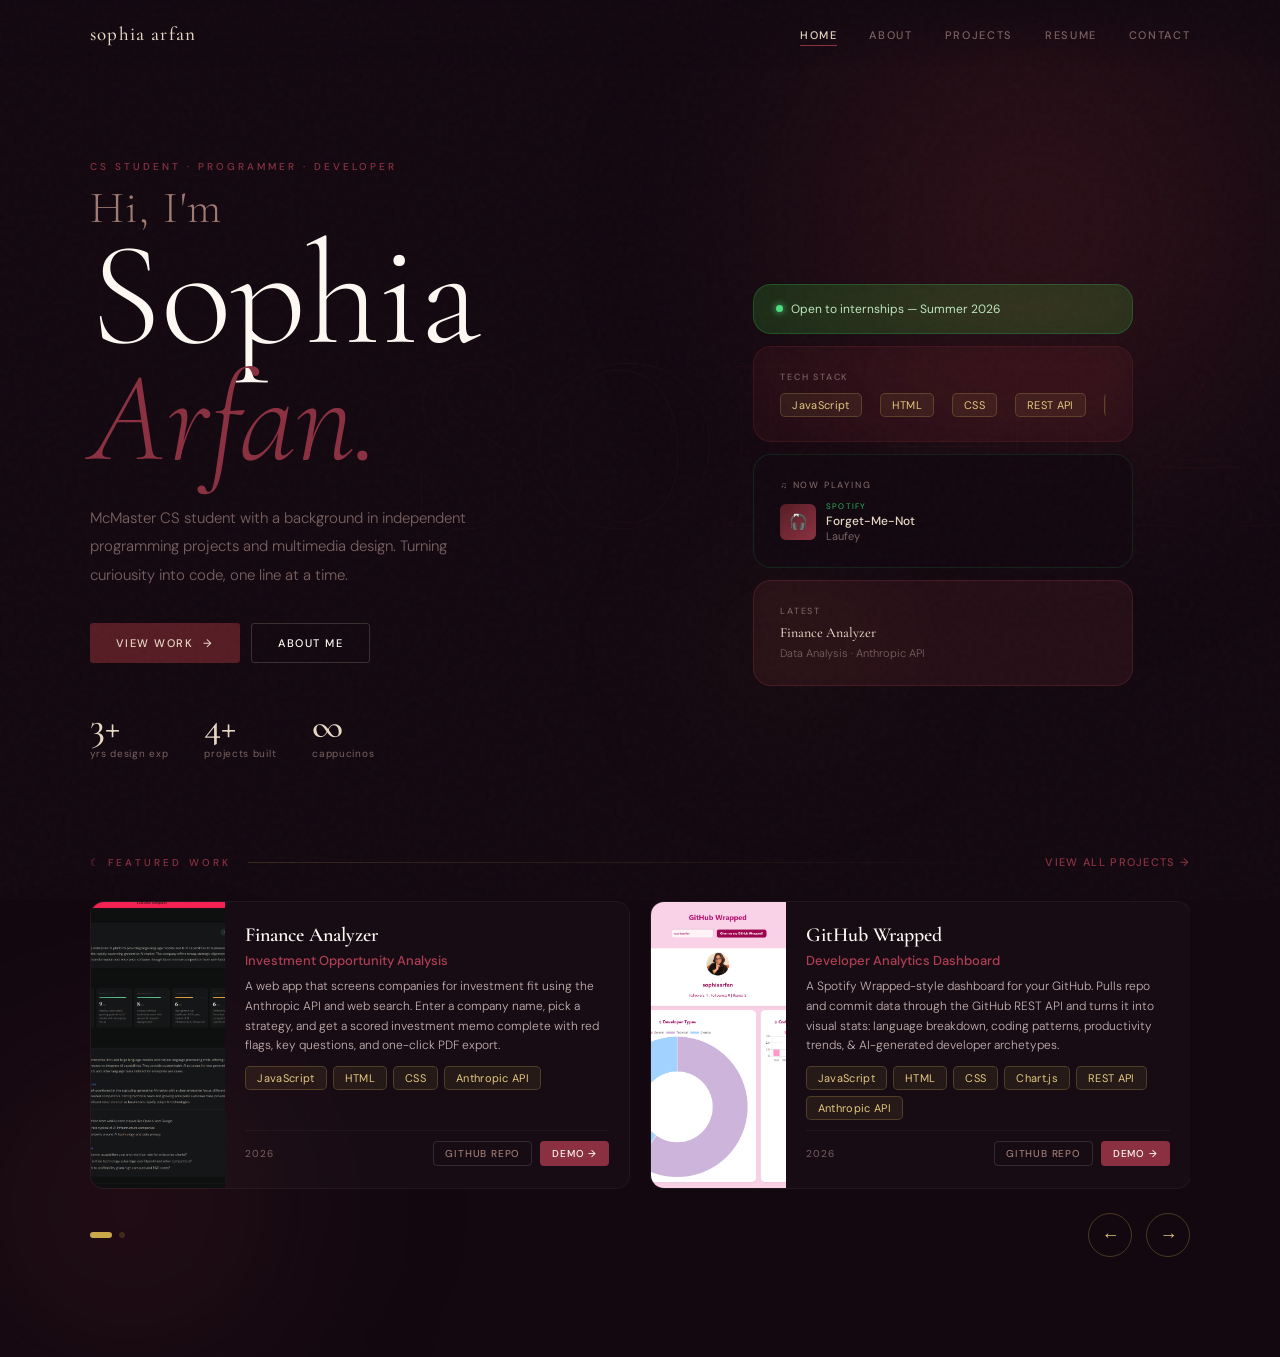
==== index.html @ 9e25e01b "initial commit" ====
<!DOCTYPE html>
<html>

<head>
  <meta charset="UTF-8">
  <meta name="viewport" content="width=device-width, initial-scale=1.0">
  <title>Sophia Arfan</title>
  <link
    href="https://fonts.googleapis.com/css2?family=Cormorant+Garamond:ital,wght@0,300;0,500;0,700;1,300;1,500;1,700&family=DM+Sans:opsz,wght@9..40,300;9..40,400;9..40,500&display=swap"
    rel="stylesheet">
  <link rel="stylesheet" href="css/style.css">
</head>

<body>
  <div id="cur"></div>
  <div id="cur-ring"></div>

  <nav>
    <a class="nav-logo" href="index.html">sophia arfan</a>
    <ul class="nav-links">
      <li><a href="index.html" class="active">Home</a></li>
      <li><a href="about.html">About</a></li>
      <li><a href="projects.html">Projects</a></li>
      <li><a href="resume.html">Resume</a></li>
      <li><a href="contact.html">Contact</a></li>
    </ul>
  </nav>

  <div class="page-wrap">

    <div style="position:fixed;inset:0;overflow:hidden;pointer-events:none;z-index:0;">
      <div class="blob b1"></div>
      <div class="blob b2"></div>
      <div class="blob b3"></div>
    </div>

    <div class="hero">
      <div class="wm">SOPHIA</div>
      <div class="hero-left">
        <span class="hero-eyebrow">CS Student · Programmer · Developer</span>
        <h1 class="hero-title">
          <span class="t1">Hi, I'm</span>
          <span class="t2">Sophia</span>
          <span class="t3">Arfan.</span>
        </h1>
        <p class="hero-desc">McMaster CS student with a background in independent programming projects and multimedia
          design. Turning curiousity into code, one line at a time.</p>
        <div class="hero-btns">
          <a href="projects.html" class="btn btn-red">View Work <span class="arr">→</span></a>
          <a href="about.html" class="btn btn-ghost">About Me</a>
        </div>
        <div class="hero-stats">
          <div>
            <div class="sn">3+</div>
            <div class="sl">yrs design exp</div>
          </div>
          <div>
            <div class="sn">4+</div>
            <div class="sl">projects built</div>
          </div>
          <div>
            <div class="sn">∞</div>
            <div class="sl">cappucinos</div>
          </div>
        </div>
      </div>
      <div class="hero-right">
        <div class="cs">
          <div class="hc hc-status">
            <div class="status-row">
              <div class="dot-g"></div>
              <span class="status-txt">Open to internships — Summer 2026</span>
            </div>
          </div>
          <div class="hc hc1">
            <div class="hc-label">Tech Stack</div>
            <div class="ticker-wrap">
              <div class="ticker-track">
                <span class="ticker-item">JavaScript</span>
                <span class="ticker-item">HTML</span>
                <span class="ticker-item">CSS</span>
                <span class="ticker-item">REST API</span>
                <span class="ticker-item">Chart.js</span>
                <span class="ticker-item">Anthropic API</span>
                <span class="ticker-item">Vercel</span>
                <span class="ticker-item">C#</span>
                <span class="ticker-item">C</span>
                <span class="ticker-item">Python</span>
                <span class="ticker-item">JavaScript</span>
                <span class="ticker-item">HTML</span>
                <span class="ticker-item">CSS</span>
                <span class="ticker-item">REST API</span>
                <span class="ticker-item">Chart.js</span>
                <span class="ticker-item">Anthropic API</span>
                <span class="ticker-item">Vercel</span>
                <span class="ticker-item">C#</span>
                <span class="ticker-item">C</span>
                <span class="ticker-item">Python</span>
              </div>
            </div>
          </div>
          <div class="hc hc2">
            <div class="hc-label" style="margin-bottom:10px">♫ now playing</div>
            <div class="sp-mini">
              <div class="sp-alb">🎧ྀི</div>
              <div>
                <div class="sp-now">Spotify</div>
                <div class="sp-track">Forget-Me-Not</div>
                <div class="sp-artist">Laufey</div>
              </div>
            </div>
          </div>
          <div class="hc hc3">
            <div class="hc-label">Latest</div>
            <div class="hc-title" style="font-size:14px">Finance Analyzer</div>
            <div class="hc-sub" style="font-size:11px">Data Analysis · Anthropic API</div>
          </div>
        </div>
      </div>
    </div>

    <div class="featured-section">
      <div class="featured-header rev">
        <span class="kicker">☾ Featured work</span>
        <div class="feat-divider"></div>
        <a href="projects.html" class="feat-viewall">View all projects →</a>
      </div>
      <div class="car-outer">
        <div class="car-track" id="carTrack">

          <!-- Finance Analyzer -->
          <div class="pc">
            <img src="images/financeAnalyzerSnapshot.png" alt="Finance Analyzer" class="pc-img-photo">
            <div class="pc-body">
              <div>
                <h3 class="pc-title">Finance Analyzer</h3>
                <h2 class="pc-subtitle">Investment Opportunity Analysis</h2>
                <p class="pc-desc">A web app that screens companies for investment fit using the Anthropic API and web
                  search. Enter a company name, pick a strategy, and get a scored investment memo complete with red
                  flags, key questions, and one-click PDF export.</p>
                <div class="tags">
                  <span class="tag">JavaScript</span>
                  <span class="tag">HTML</span>
                  <span class="tag">CSS</span>
                  <span class="tag">Anthropic API</span>
                </div>
              </div>
              <div class="pc-footer">
                <span class="pc-year">2026</span>
                <div class="pc-btns">
                  <a href="https://github.com/sophiaarfan/finance-analyzer" target="_blank" class="pc-btn-gh">GitHub
                    Repo</a>
                  <a href="https://finance-analyzer-two.vercel.app/" target="_blank" class="pc-btn-demo">Demo →</a>
                </div>
              </div>
            </div>
          </div>

          <!-- GitHub Wrapped -->
          <div class="pc">
            <img src="images/gitWrappedSnapshot.png" alt="GitHub Wrapped" class="pc-img-photo">
            <div class="pc-body">
              <div>
                <h3 class="pc-title">GitHub Wrapped</h3>
                <h2 class="pc-subtitle">Developer Analytics Dashboard</h2>
                <p class="pc-desc">A Spotify Wrapped-style dashboard for your GitHub. Pulls repo and commit data through
                  the GitHub REST API and turns it into visual stats: language breakdown, coding patterns, productivity
                  trends, & AI-generated developer archetypes.</p>
                <div class="tags">
                  <span class="tag">JavaScript</span>
                  <span class="tag">HTML</span>
                  <span class="tag">CSS</span>
                  <span class="tag">Chart.js</span>
                  <span class="tag">REST API</span>
                  <span class="tag">Anthropic API</span>
                </div>
              </div>
              <div class="pc-footer">
                <span class="pc-year">2026</span>
                <div class="pc-btns">
                  <a href="https://github.com/sophiaarfan/Git-Wrapped---Developer-Analytics-Dashboard.git"
                    target="_blank" class="pc-btn-gh">GitHub Repo</a>
                  <a href="https://git-wrapped-one.vercel.app/" target="_blank" class="pc-btn-demo">Demo →</a>
                </div>
              </div>
            </div>
          </div>

          <!-- Memory Match -->
          <div class="pc">
            <img src="images/memoryMatchSnapshot.png" alt="Memory Match" class="pc-img-photo">
            <div class="pc-body">
              <div>
                <h3 class="pc-title">Memory Match</h3>
                <h2 class="pc-subtitle">Card Game</h2>
                <p class="pc-desc">A browser-based memory card game with three difficulty levels, a live timer, a
                  penalty system for wrong flips, and personal best tracking. Built entirely with vanilla HTML, CSS, and
                  JavaScript.</p>
                <div class="tags">
                  <span class="tag">JavaScript</span>
                  <span class="tag">HTML</span>
                  <span class="tag">CSS</span>
                </div>
              </div>
              <div class="pc-footer">
                <span class="pc-year">2026</span>
                <div class="pc-btns">
                  <a href="https://github.com/sophiaarfan/Memory-Match.git" target="_blank" class="pc-btn-gh">GitHub
                    Repo</a>
                  <a href="https://sophiaarfan.github.io/memory-match/" target="_blank" class="pc-btn-demo">Demo →</a>
                </div>
              </div>
            </div>
          </div>

          <!-- View All card -->
          <div class="pc feat-cta">
            <div class="pc-body feat-cta-body">
              <div>
                <div class="feat-cta-icon">⋆.˚ ☾ .⭒˚</div>
                <h3 class="pc-title feat-cta-title">There's more.</h3>
                <p class="pc-desc feat-cta-desc">Heart Clicker, Code Quiz, and whatever I build next, all in one place.
                </p>
              </div>
              <a href="projects.html" class="pc-btn-demo feat-cta-btn">View all projects →</a>
            </div>
          </div>

        </div>
      </div>
      <div class="car-controls">
        <div class="car-dots" id="carDots"></div>
        <button class="car-btn" id="carPrev">←</button>
        <button class="car-btn" id="carNext">→</button>
      </div>
    </div>

  </div>
  <script src="js/main.js"></script>
</body>

</html>
---- css/style.css ----
*,
*::before,
*::after {
  box-sizing: border-box;
  margin: 0;
  padding: 0;
}

html {
  scroll-behavior: smooth;
}

body {
  font-family: 'DM Sans', sans-serif;
  background: #130810;
  color: #fdf8f2;
  overflow-x: hidden;
}

body::after {
  content: '';
  position: fixed;
  inset: 0;
  background-image: url("data:image/svg+xml,%3Csvg viewBox='0 0 200 200' xmlns='http://www.w3.org/2000/svg'%3E%3Cfilter id='n'%3E%3CfeTurbulence type='fractalNoise' baseFrequency='0.85' numOctaves='4' stitchTiles='stitch'/%3E%3C/filter%3E%3Crect width='100%25' height='100%25' filter='url(%23n)' opacity='0.025'/%3E%3C/svg%3E");
  pointer-events: none;
  z-index: 9990;
}

nav {
  position: fixed;
  top: 0;
  left: 0;
  right: 0;
  z-index: 500;
  padding: 22px 7vw;
  display: flex;
  justify-content: space-between;
  align-items: center;
}

nav::before {
  content: '';
  position: absolute;
  inset: 0;
  background: linear-gradient(to bottom, rgba(19, 8, 16, .94) 0%, transparent 100%);
  pointer-events: none;
}

.nav-logo {
  font-family: 'Cormorant Garamond', serif;
  font-size: 19px;
  font-weight: 500;
  color: #E8D8C4;
  letter-spacing: .07em;
  position: relative;
  z-index: 1;
  text-decoration: none;
}

.nav-links {
  display: flex;
  gap: 32px;
  list-style: none;
  position: relative;
  z-index: 1;
}

.nav-links a {
  color: #7a6060;
  text-decoration: none;
  font-size: 11px;
  font-weight: 500;
  letter-spacing: .15em;
  text-transform: uppercase;
  transition: color .2s;
  padding-bottom: 3px;
  border-bottom: 1px solid transparent;
}

.nav-links a:hover {
  color: #E8D8C4;
}

.nav-links a.active {
  color: #E8D8C4;
  border-bottom-color: #8a3040;
}

.page-wrap {
  animation: pgIn .4s ease forwards;
}

@keyframes pgIn {
  from {
    opacity: 0;
    transform: translateY(8px);
  }

  to {
    opacity: 1;
    transform: translateY(0);
  }
}

.kicker {
  font-size: 10px;
  font-weight: 500;
  letter-spacing: .32em;
  text-transform: uppercase;
  color: #8a3040;
  display: block;
  margin-bottom: 12px;
}

.display {
  font-family: 'Cormorant Garamond', serif;
  line-height: .93;
  font-weight: 300;
  color: #fdf8f2;
}

.display em {
  font-style: italic;
  color: #8a3040;
}

.rev {
  opacity: 0;
  transform: translateY(20px);
  transition: opacity .55s ease, transform .55s ease;
}

.rev.vis {
  opacity: 1;
  transform: translateY(0);
}

.tag {
  background: rgba(201, 168, 76, .09);
  border: 1px solid rgba(201, 168, 76, .25);
  color: #e4c97e;
  border-radius: 5px;
  padding: 4px 11px;
  font-size: 11px;
  font-weight: 400;
  letter-spacing: .03em;
  transition: background .2s;
  display: inline-block;
}

.tag:hover {
  background: rgba(201, 168, 76, .2);
}

.tags {
  display: flex;
  flex-wrap: wrap;
  gap: 6px;
  margin-top: 10px;
}

.btn {
  display: inline-flex;
  align-items: center;
  gap: 10px;
  padding: 12px 26px;
  border-radius: 3px;
  font-family: 'DM Sans', sans-serif;
  font-size: 11px;
  font-weight: 500;
  letter-spacing: .14em;
  text-transform: uppercase;
  text-decoration: none;
  cursor: pointer;
  border: none;
  transition: all .22s;
}

.btn-red {
  background: #561C24;
  color: #E8D8C4;
}

.btn-red:hover {
  background: #8a3040;
  transform: translateY(-2px);
}

.btn-ghost {
  background: transparent;
  color: #fdf8f2;
  border: 1px solid rgba(232, 216, 196, .18);
}

.btn-ghost:hover {
  border-color: #E8D8C4;
  transform: translateY(-2px);
}

.arr {
  transition: transform .2s;
}

.btn:hover .arr {
  transform: translateX(4px);
}

.pc {
  background: rgba(255, 255, 255, .018);
  border: 1px solid rgba(232, 216, 196, .05);
  border-radius: 14px;
  overflow: hidden;
  display: flex;
  flex-direction: row;
  transition: border-color .3s, transform .3s, box-shadow .3s;
  align-items: stretch;
}

.pc:hover {
  border-color: rgba(86, 28, 36, .5);
  transform: translateY(-5px) !important;
  box-shadow: 0 22px 52px rgba(86, 28, 36, .28);
}

.car-track .pc {
  flex-shrink: 0;
  opacity: 1 !important;
  transform: none !important;
}

.feat-cta {
  min-width: 320px;
  align-items: center;
  justify-content: center;
  background: rgba(86, 28, 36, .08);
  border: 1px dashed rgba(138, 48, 64, .35);
}

.feat-cta-body {
  align-items: center;
  justify-content: center;
  text-align: center;
  gap: 18px;
}

.feat-cta-icon {
  font-family: 'Cormorant Garamond', serif;
  font-size: 42px;
  color: rgb(113, 67, 76);
  margin-bottom: 14px;
}

.feat-cta-title {
  font-size: 22px;
  margin-bottom: 10px;
}

.feat-cta-desc {
  max-width: 220px;
  margin: 0 auto;
}

.feat-cta-btn {
  margin-top: 18px;
  padding: 9px 22px;
  font-size: 11px;
  letter-spacing: .1em;
}

.all-grid .pc {
  width: 100%;
  opacity: 0;
  transform: translateY(16px);
}

.all-grid .pc.vis {
  opacity: 1;
  transform: translateY(0);
  transition: opacity .5s ease, transform .5s ease, border-color .3s, box-shadow .3s;
}

.all-grid .pc.gone {
  display: none;
}

.pc-img {
  width: 185px;
  min-width: 185px;
  display: flex;
  align-items: center;
  justify-content: center;
  position: relative;
  min-height: 300px;
}
.pc-img-photo {
  width: 25%;
  min-width: 25%;
  height: 100%;
  object-fit: cover;
  display: block;
}

.ci1 {
  background: linear-gradient(135deg, #fad2e7, #b91371);
}

.ci2 {
  background: linear-gradient(135deg, #1a1a2e, #16213e);
}

.ci3 {
  background: linear-gradient(135deg, #561C24, #8a3040);
}

.ci4 {
  background: linear-gradient(135deg, #0d1b2a, #1b4332);
}

.pc-icon {
  font-size: 34px;
  position: absolute;
  bottom: 10px;
  left: 13px;
}

.pc-body {
  padding: 22px 20px;
  display: flex;
  flex-direction: column;
  justify-content: space-between;
  flex: 1;
  gap: 6px;
}

.pc-title {
  font-family: 'Cormorant Garamond', serif;
  font-size: 20px;
  font-weight: 600;
  color: #fdf8f2;
  margin-bottom: 5px;
  line-height: 1.15;
}
.pc-subtitle {
  font-size: 13px;
  color: #b03f54;
  font-weight: 500;
  margin-bottom: 8px;
}
.pc-desc {
  font-size: 12px;
  font-weight: 300;
  color: #c6b1b1;
  line-height: 1.65;
}

.pc-footer {
  display: flex;
  align-items: center;
  justify-content: space-between;
  padding-top: 10px;
  border-top: 1px solid rgba(255, 255, 255, .04);
  margin-top: 4px;
}

.pc-year {
  font-size: 10px;
  color: #7a6060;
  letter-spacing: .1em;
}

.pc-btns {
  display: flex;
  gap: 8px;
  align-items: center;
}

.pc-link {
  font-size: 10px;
  font-weight: 500;
  letter-spacing: .12em;
  text-transform: uppercase;
  color: #8a3040;
  text-decoration: none;
  transition: color .2s, letter-spacing .2s;
}

.pc-link:hover {
  color: #E8D8C4;
  letter-spacing: .18em;
}

.pc-btn-gh {
  display: inline-flex;
  align-items: center;
  gap: 5px;
  font-size: 10px;
  font-weight: 500;
  letter-spacing: .08em;
  text-transform: uppercase;
  color: #a07a72;
  text-decoration: none;
  border: 1px solid rgba(255, 255, 255, .12);
  border-radius: 4px;
  padding: 5px 11px;
  transition: all .2s;
}

.pc-btn-gh:hover {
  color: #fdf8f2;
  border-color: rgba(255, 255, 255, .3);
}

.pc-btn-demo {
  display: inline-flex;
  align-items: center;
  gap: 5px;
  font-size: 10px;
  font-weight: 500;
  letter-spacing: .08em;
  text-transform: uppercase;
  color: #fdf8f2;
  background: #8a3040;
  border-radius: 4px;
  padding: 5px 11px;
  text-decoration: none;
  border: 1px solid transparent;
  transition: all .2s;
}

.pc-btn-demo:hover {
  background: #6D2932;
}

.car-outer {
  overflow: hidden;
}

.car-track {
  display: flex;
  gap: 20px;
  transition: transform .6s cubic-bezier(.25, .46, .45, .94);
}

.car-controls {
  display: flex;
  align-items: center;
  gap: 14px;
  margin-top: 24px;
}

.car-dots {
  display: flex;
  gap: 7px;
  align-items: center;
  flex: 1;
}

.cdot {
  width: 6px;
  height: 6px;
  border-radius: 999px;
  background: rgba(201, 168, 76, .2);
  transition: all .3s;
  cursor: pointer;
}

.cdot.on {
  background: #c9a84c;
  width: 22px;
}

.car-btn {
  width: 44px;
  height: 44px;
  border-radius: 50%;
  border: 1px solid rgba(201, 168, 76, .3);
  background: transparent;
  color: #e4c97e;
  font-size: 18px;
  cursor: pointer;
  transition: all .2s;
  display: flex;
  align-items: center;
  justify-content: center;
}

.car-btn:hover {
  background: #c9a84c;
  color: #130810;
  border-color: #c9a84c;
}

.blob {
  position: absolute;
  border-radius: 50%;
  pointer-events: none;
  filter: blur(90px);
}

.b1 {
  width: 650px;
  height: 650px;
  right: -80px;
  top: -100px;
  background: radial-gradient(circle, rgba(86, 28, 36, .5) 0%, transparent 70%);
  animation: bd 11s ease-in-out infinite;
}

.b2 {
  width: 420px;
  height: 420px;
  left: -80px;
  bottom: -60px;
  background: radial-gradient(circle, rgba(109, 41, 50, .28) 0%, transparent 70%);
  animation: bd 14s ease-in-out infinite reverse;
}

.b3 {
  width: 260px;
  height: 260px;
  right: 28%;
  top: 38%;
  background: radial-gradient(circle, rgba(201, 168, 76, .07) 0%, transparent 70%);
  animation: bd 9s ease-in-out infinite 3s;
}

@keyframes bd {

  0%,
  100% {
    transform: translate(0, 0);
  }

  33% {
    transform: translate(-28px, 18px);
  }

  66% {
    transform: translate(14px, -22px);
  }
}

.hero {
  min-height: 100vh;
  display: grid;
  grid-template-columns: 1.1fr 1fr;
  position: relative;
  overflow: hidden;
}

.wm {
  position: absolute;
  font-family: 'Cormorant Garamond', serif;
  font-size: clamp(130px, 20vw, 280px);
  font-weight: 700;
  color: transparent;
  -webkit-text-stroke: 1px rgba(86, 28, 36, .14);
  white-space: nowrap;
  user-select: none;
  pointer-events: none;
  right: -1vw;
  top: 50%;
  transform: translateY(-52%);
  letter-spacing: -.03em;
}

.hero-left {
  padding: 80px 4vw 60px 7vw;
  display: flex;
  flex-direction: column;
  justify-content: center;
  position: relative;
  z-index: 2;
}

.hero-eyebrow {
  font-size: 10px;
  font-weight: 500;
  letter-spacing: .3em;
  text-transform: uppercase;
  color: #8a3040;
  margin-bottom: 15px;
  opacity: 0;
  animation: sli .7s .1s forwards;
}

.hero-title {
  font-family: 'Cormorant Garamond', serif;
  line-height: .9;
  font-weight: 300;
  margin-bottom: 28px;
  opacity: 0;
  animation: sli .7s .25s forwards;
}

.hero-title .t1 {
  display: block;
  font-size: clamp(28px, 3.5vw, 46px);
  color: #a07a72;
  letter-spacing: .04em;
}

.hero-title .t2 {
  display: block;
  font-size: clamp(76px, 11.5vw, 148px);
  color: #fdf8f2;
}

.hero-title .t3 {
  display: block;
  font-size: clamp(68px, 10vw, 128px);
  color: #8a3040;
  font-style: italic;
}

.hero-desc {
  font-size: 15px;
  font-weight: 300;
  color: #7a6060;
  line-height: 1.88;
  max-width: 420px;
  margin-bottom: 34px;
  opacity: 0;
  animation: sli .7s .4s forwards;
}

.hero-btns {
  display: flex;
  gap: 11px;
  flex-wrap: wrap;
  margin-bottom: 44px;
  opacity: 0;
  animation: sli .7s .54s forwards;
}

.hero-stats {
  display: flex;
  gap: 36px;
  opacity: 0;
  animation: sli .7s .68s forwards;
}

.sn {
  font-family: 'Cormorant Garamond', serif;
  font-size: 38px;
  font-weight: 500;
  color: #E8D8C4;
  line-height: 1;
}

.sl {
  font-size: 10px;
  color: #7a6060;
  letter-spacing: .07em;
  margin-top: 2px;
}

@keyframes sli {
  from {
    opacity: 0;
    transform: translateX(-18px);
  }

  to {
    opacity: 1;
    transform: translateX(0);
  }
}

.hero-right {
  display: flex;
  align-items: center;
  justify-content: center;
  padding: 130px 7vw 60px 2vw;
  position: relative;
  z-index: 2;
}
/* bigger card stack */
.cs {
  display: flex;
  flex-direction: column;
  gap: 12px;
  width: 380px;
}

.hc {
  border-radius: 18px;
  padding: 24px 26px;
  transition: transform .25s ease;
}
.hc1 {
  background: rgba(86, 28, 36, .22);
  border: 1px solid rgba(86, 28, 36, .5);
  backdrop-filter: blur(16px);
  overflow: hidden;
}

.ticker-wrap {
  overflow: hidden;
  width: 100%;
  margin-top: 10px;
}

.ticker-track {
  display: flex;
  gap: 18px;
  width: max-content;
  animation: ticker 18s linear infinite;
}

.ticker-item {
  background: rgba(201, 168, 76, .09);
  border: 1px solid rgba(201, 168, 76, .25);
  color: #e4c97e;
  border-radius: 5px;
  padding: 4px 11px;
  font-size: 11px;
  font-weight: 400;
  letter-spacing: .03em;
  white-space: nowrap;
  flex-shrink: 0;
}

@keyframes ticker {
  from { transform: translateX(0); }
  to { transform: translateX(-50%); }
}
.hc2 {
  background: rgba(19, 8, 16, .88);
  border: 1px solid rgba(29, 185, 84, .15);
  backdrop-filter: blur(20px);
}

.hc3 {
  background: rgba(109, 41, 50, .2);
  border: 1px solid rgba(109, 41, 50, .45);
  backdrop-filter: blur(12px);
}
.hc-status {
  background: rgba(46, 226, 58, 0.162);
  border: 1px solid rgba(42, 235, 109, 0.2);
  backdrop-filter: blur(16px);
  padding: 16px 22px;
}

.hc-status .status-row {
  margin-bottom: 0;
}

.hc-status .status-txt {
  font-size: 12px;
  color: #bde8bd;
}


.hc-label {
  font-size: 9px;
  font-weight: 500;
  letter-spacing: .2em;
  text-transform: uppercase;
  color: #7a6060;
  margin-bottom: 7px;
}

.hc-title {
  font-family: 'Cormorant Garamond', serif;
  font-size: 18px;
  font-weight: 500;
  color: #E8D8C4;
  margin-bottom: 4px;
}

.hc-sub {
  font-size: 12px;
  color: #7a6060;
  font-weight: 300;
  line-height: 1.5;
}

.dot-g {
  width: 7px;
  height: 7px;
  border-radius: 50%;
  background: #4ade80;
  box-shadow: 0 0 7px #4ade80;
  animation: pg 2s infinite;
  display: inline-block;
}

@keyframes pg {

  0%,
  100% {
    opacity: 1;
  }

  50% {
    opacity: .3;
  }
}

.status-row {
  display: flex;
  align-items: center;
  gap: 8px;
  margin-bottom: 10px;
}

.status-txt {
  font-size: 11px;
  color: #7a6060;
}

.hc-stat {
  font-family: 'Cormorant Garamond', serif;
  font-size: 33px;
  color: #8a3040;
  line-height: 1;
  margin-bottom: 2px;
}

.hc-stat-l {
  font-size: 11px;
  color: #7a6060;
}

.sp-mini {
  display: flex;
  align-items: center;
  gap: 10px;
}

.sp-alb {
  width: 36px;
  height: 36px;
  border-radius: 6px;
  background: linear-gradient(135deg, #561C24, #8a3040);
  display: flex;
  align-items: center;
  justify-content: center;
  font-size: 15px;
  flex-shrink: 0;
}

.sp-now {
  font-size: 8px;
  color: #1DB954;
  letter-spacing: .14em;
  text-transform: uppercase;
  margin-bottom: 2px;
}

.sp-track {
  font-size: 12px;
  color: #E8D8C4;
  font-weight: 500;
}

.sp-artist {
  font-size: 11px;
  color: #7a6060;
}

.featured-section {
  padding: 0 7vw 100px;
  position: relative;
  z-index: 2;
  margin-top: -45px;
}

.featured-header {
  display: flex;
  align-items: center;
  gap: 16px;
  margin-bottom: 32px;
}

.featured-header .kicker {
  margin-bottom: 0;
}

.feat-divider {
  flex: 1;
  height: 1px;
  background: linear-gradient(90deg, rgba(201, 168, 76, .2), transparent);
}

.feat-viewall {
  font-size: 11px;
  font-weight: 500;
  letter-spacing: .12em;
  text-transform: uppercase;
  color: #8a3040;
  text-decoration: none;
  transition: color .2s;
}

.feat-viewall:hover {
  color: #E8D8C4;
}

.about-wrap {
  display: grid;
  grid-template-columns: 0.8fr 1.2fr;  
  min-height: 100vh;
}

.about-l {
  background: linear-gradient(150deg, #3d1022 0%, #1a0810 60%, #130810 100%);
  position: relative;
  overflow: hidden;
  display: flex;
  flex-direction: column;
  justify-content: center;   
  padding: 80px 44px 60px;
  min-height: 100vh;
}

.about-l-wm {
  position: absolute;
  bottom: -30px;
  left: -10px;
  font-family: 'Cormorant Garamond', serif;
  font-size: clamp(110px, 14vw, 200px);
  font-weight: 700;
  color: transparent;
  -webkit-text-stroke: 1px rgba(86, 28, 36, .16);
  line-height: 1;
  user-select: none;
  pointer-events: none;
  white-space: nowrap;
}

.about-l-name {
  position: relative;
  z-index: 2;
  font-family: 'Cormorant Garamond', serif;
  font-size: clamp(38px, 4.5vw, 58px);
  font-weight: 300;
  color: #E8D8C4;
  line-height: 1.08;
  margin-bottom: 10px;
}

.about-l-name em {
  color: #8a3040;
  font-style: italic;
}

.about-l-role {
  position: relative;
  z-index: 2;
  font-size: 11px;
  color: #755656;
  letter-spacing: .13em;
}

.about-l-photo-wrap {
  position: relative;
  z-index: 2;
  margin-bottom: 20px;
}

.about-l-photo {
  width: 180px;
  height: 180px;
  border-radius: 50%;
  object-fit: cover;
  border: 2px solid rgba(138, 48, 64, .5);
  display: block;
}


.about-r {
  padding: 110px 52px 80px;
  background: #1c0d13;
  overflow-y: auto;
}

.about-bio {
  font-size: 15px;
  font-weight: 300;
  color: #c6a6a6;
  line-height: 1.92;
  margin-bottom: 34px;
  max-width: 490px;
}

.sp-w {
  background: rgba(8, 3, 5, .92);
  border: 1px solid rgba(232, 216, 196, .06);
  border-radius: 14px;
  padding: 16px 18px;
  display: flex;
  align-items: center;
  gap: 14px;
  margin-bottom: 28px;
  position: relative;
  overflow: hidden;
}

.sp-w::before {
  content: '';
  position: absolute;
  left: 0;
  top: 0;
  bottom: 0;
  width: 3px;
  background: linear-gradient(to bottom, #1DB954, rgba(29, 185, 84, .1));
}

.sp-w-alb {
  width: 50px;
  height: 50px;
  border-radius: 8px;
  background: linear-gradient(135deg, #561C24, #8a3040);
  flex-shrink: 0;
  display: flex;
  align-items: center;
  justify-content: center;
  font-size: 20px;
}

.sp-w-info {
  flex: 1;
}

.sp-w-now {
  font-size: 9px;
  font-weight: 500;
  letter-spacing: .17em;
  text-transform: uppercase;
  color: #1DB954;
  margin-bottom: 4px;
}

.sp-w-track {
  font-size: 15px;
  font-weight: 500;
  color: #E8D8C4;
  margin-bottom: 1px;
}

.sp-w-artist {
  font-size: 12px;
  color: #7a6060;
}

.sp-w-bar {
  width: 100%;
  height: 3px;
  background: rgba(255, 255, 255, .07);
  border-radius: 999px;
  margin-top: 10px;
  overflow: hidden;
}

.sp-w-fill {
  height: 100%;
  width: 58%;
  background: #1DB954;
  border-radius: 999px;
}

.sp-w-times {
  display: flex;
  justify-content: space-between;
  margin-top: 4px;
}

.sp-w-t {
  font-size: 9px;
  color: #7a6060;
}

.ic-stack {
  margin-bottom: 30px;
  position: relative;
  display: flex;
  flex-direction: row;
  gap: 10px;
  flex-wrap: wrap;
}

.ic {
  background: rgba(86, 28, 36, .1);
  border: 1px solid rgba(86, 28, 36, .22);
  border-radius: 12px;
  padding: 15px 18px;
  position: relative;
  z-index: 1;
  transition: transform .25s;
  display: flex;
  align-items: center;
  gap: 13px;
  flex: 1;
  min-width: 180px;
}

.ic:hover {
  transform: translateY(-5px) scale(1.01);
  z-index: 10;
}

.ic:nth-child(2) {
  margin-left: 18px;
  background: rgba(12, 4, 8, .82);
  border-color: rgba(232, 216, 196, .06);
}

.ic:nth-child(3) {
  margin-left: 9px;
  background: rgba(109, 41, 50, .11);
  border-color: rgba(109, 41, 50, .26);
}


.ic-icon {
  font-size: 20px;
  flex-shrink: 0;
}

.ic-title {
  font-size: 13px;
  font-weight: 500;
  color: #E8D8C4;
  margin-bottom: 2px;
}

.ic-sub {
  font-size: 11px;
  color: #7a6060;
  font-weight: 300;
}

.proj-top {
  padding: 130px 7vw 0;
  position: relative;
  overflow: hidden;
}

.proj-top-wm {
  position: absolute;
  right: -1vw;
  bottom: -50px;
  font-family: 'Cormorant Garamond', serif;
  font-size: clamp(80px, 13vw, 170px);
  font-weight: 700;
  color: transparent;
  -webkit-text-stroke: 1px rgba(86, 28, 36, .11);
  pointer-events: none;
  user-select: none;
}

.filter-bar {
  padding: 40px 7vw 0;
  display: flex;
  flex-wrap: wrap;
  align-items: center;
  gap: 8px;
}

.fk {
  font-size: 10px;
  letter-spacing: .22em;
  text-transform: uppercase;
  color: #7a6060;
  margin-right: 6px;
}

.fb {
  background: transparent;
  border: 1px solid rgba(232, 216, 196, .1);
  color: #7a6060;
  border-radius: 5px;
  padding: 6px 14px;
  font-family: 'DM Sans', sans-serif;
  font-size: 11px;
  font-weight: 500;
  letter-spacing: .07em;
  cursor: pointer;
  transition: all .18s;
}

.fb:hover {
  border-color: rgba(232, 216, 196, .26);
  color: #fdf8f2;
}

.fb.on {
  background: #561C24;
  border-color: #561C24;
  color: #E8D8C4;
}

.all-grid {
  padding: 28px 7vw 80px;
  display: grid;
  grid-template-columns: repeat(2, 1fr);
  gap: 16px;
}

.res-wrap {
  padding: 120px 7vw 80px;
}

.res-grid {
  display: grid;
  grid-template-columns: 270px 1fr;
  gap: 56px;
  max-width: 980px;
}

.res-name {
  font-family: 'Cormorant Garamond', serif;
  font-size: 34px;
  font-weight: 300;
  color: #E8D8C4;
  line-height: 1.08;
  margin-bottom: 5px;
}

.res-name em {
  font-style: italic;
  color: #8a3040;
}

.res-role {
  font-size: 16px;
  letter-spacing: .1em;
  color: #7a6060;
  margin-bottom: 30px;
}

.rs {
  margin-bottom: 26px;
}

.rs-t {
  font-size: 12px;
  font-weight: 500;
  letter-spacing: .26em;
  text-transform: uppercase;
  color: #8a3040;
  padding-bottom: 7px;
  border-bottom: 1px solid rgba(86, 28, 36, .22);
  margin-bottom: 13px;
}

.rs-i {
  font-size: 13px;
  color: #7a6060;
  margin-bottom: 6px;
  font-weight: 300;
  line-height: 1.5;
}

.rs-i span {
  color: #E8D8C4;
}

.br {
  margin-bottom: 10px;
}

.br-lb {
  display: flex;
  justify-content: space-between;
  font-size: 10px;
  color: #7a6060;
  margin-bottom: 5px;
}

.br-t {
  height: 2px;
  background: rgba(255, 255, 255, .06);
  border-radius: 999px;
  overflow: hidden;
}

.br-f {
  height: 100%;
  background: linear-gradient(90deg, #561C24, #8a3040);
  border-radius: 999px;
}

.rm-s {
  margin-bottom: 38px;
}

.rm-st {
  font-size: 9px;
  font-weight: 500;
  letter-spacing: .26em;
  text-transform: uppercase;
  color: #8a3040;
  padding-bottom: 7px;
  border-bottom: 1px solid rgba(86, 28, 36, .18);
  margin-bottom: 18px;
}

.re {
  margin-bottom: 20px;
}

.re-top {
  display: flex;
  justify-content: space-between;
  align-items: flex-start;
  margin-bottom: 2px;
}

.re-title {
  font-size: 15px;
  font-weight: 500;
  color: #E8D8C4;
}

.re-date {
  font-size: 10px;
  color: #7a6060;
  white-space: nowrap;
  margin-left: 12px;
  letter-spacing: .05em;
}

.re-co {
  font-size: 12px;
  color: #8a3040;
  margin-bottom: 7px;
  font-style: italic;
}

.re-ul {
  list-style: none;
}

.re-ul li {
  font-size: 13px;
  color: #7a6060;
  font-weight: 300;
  line-height: 1.65;
  padding-left: 15px;
  position: relative;
  margin-bottom: 3px;
}

.re-ul li::before {
  content: '—';
  position: absolute;
  left: 0;
  color: #8a3040;
  font-size: 10px;
  top: 4px;
}

.ct-wrap {
  min-height: 100vh;
  display: flex;
  flex-direction: column;
  align-items: center;
  justify-content: center;
  padding: 120px 7vw 80px;
  text-align: center;
  position: relative;
  overflow: hidden;
}

.ct-hl {
  font-family: 'Cormorant Garamond', serif;
  font-size: clamp(52px, 9vw, 110px);
  font-weight: 300;
  line-height: .93;
  margin-bottom: 18px;
  position: relative;
  z-index: 1;
}

.ct-hl em {
  font-style: italic;
  color: #9f3649;
}

.ct-sub {
  font-size: 15px;
  font-weight: 300;
  color: #d6b7b7;
  max-width: 380px;
  line-height: 1.88;
  margin: 0 auto 42px;
  position: relative;
  z-index: 1;
}

.ct-cards {
  display: flex;
  gap: 13px;
  flex-wrap: wrap;
  justify-content: center;
  margin-bottom: 44px;
  position: relative;
  z-index: 1;
}

.ct-card {
  background: rgba(86, 28, 36, .1);
  border: 1px solid rgba(86, 28, 36, .26);
  border-radius: 14px;
  padding: 20px 26px;
  text-decoration: none;
  color: #E8D8C4;
  transition: all .24s;
  min-width: 140px;
}

.ct-card:hover {
  background: rgba(86, 28, 36, .26);
  border-color: rgba(86, 28, 36, .52);
  transform: translateY(-5px);
}

.ct-icon {
  font-size: 24px;
  margin-bottom: 9px;
}

.ct-lbl {
  font-size: 10px;
  letter-spacing: .18em;
  text-transform: uppercase;
  color: #a39191;
  margin-bottom: 4px;
}

.ct-val {
  font-size: 13px;
}

.ct-email {
  font-family: 'Cormorant Garamond', serif;
  font-size: clamp(16px, 2.2vw, 26px);
  color: #C7B7A3;
  font-style: italic;
  text-decoration: none;
  border-bottom: 1px solid rgba(199, 183, 163, .16);
  padding-bottom: 3px;
  transition: color .2s;
  position: relative;
  z-index: 1;
}

.ct-email:hover {
  color: #E8D8C4;
}


@media(max-width:920px) {

  .hero,
  .about-wrap {
    grid-template-columns: 1fr;
  }

  .hero-right,
  .about-l {
    display: none;
  }

  .all-grid {
    grid-template-columns: 1fr;
  }

  .res-grid {
    grid-template-columns: 1fr;
  }

  .hero-left {
    padding: 120px 7vw 60px;
  }

  .about-r {
    padding: 60px 7vw 80px;
  }
}
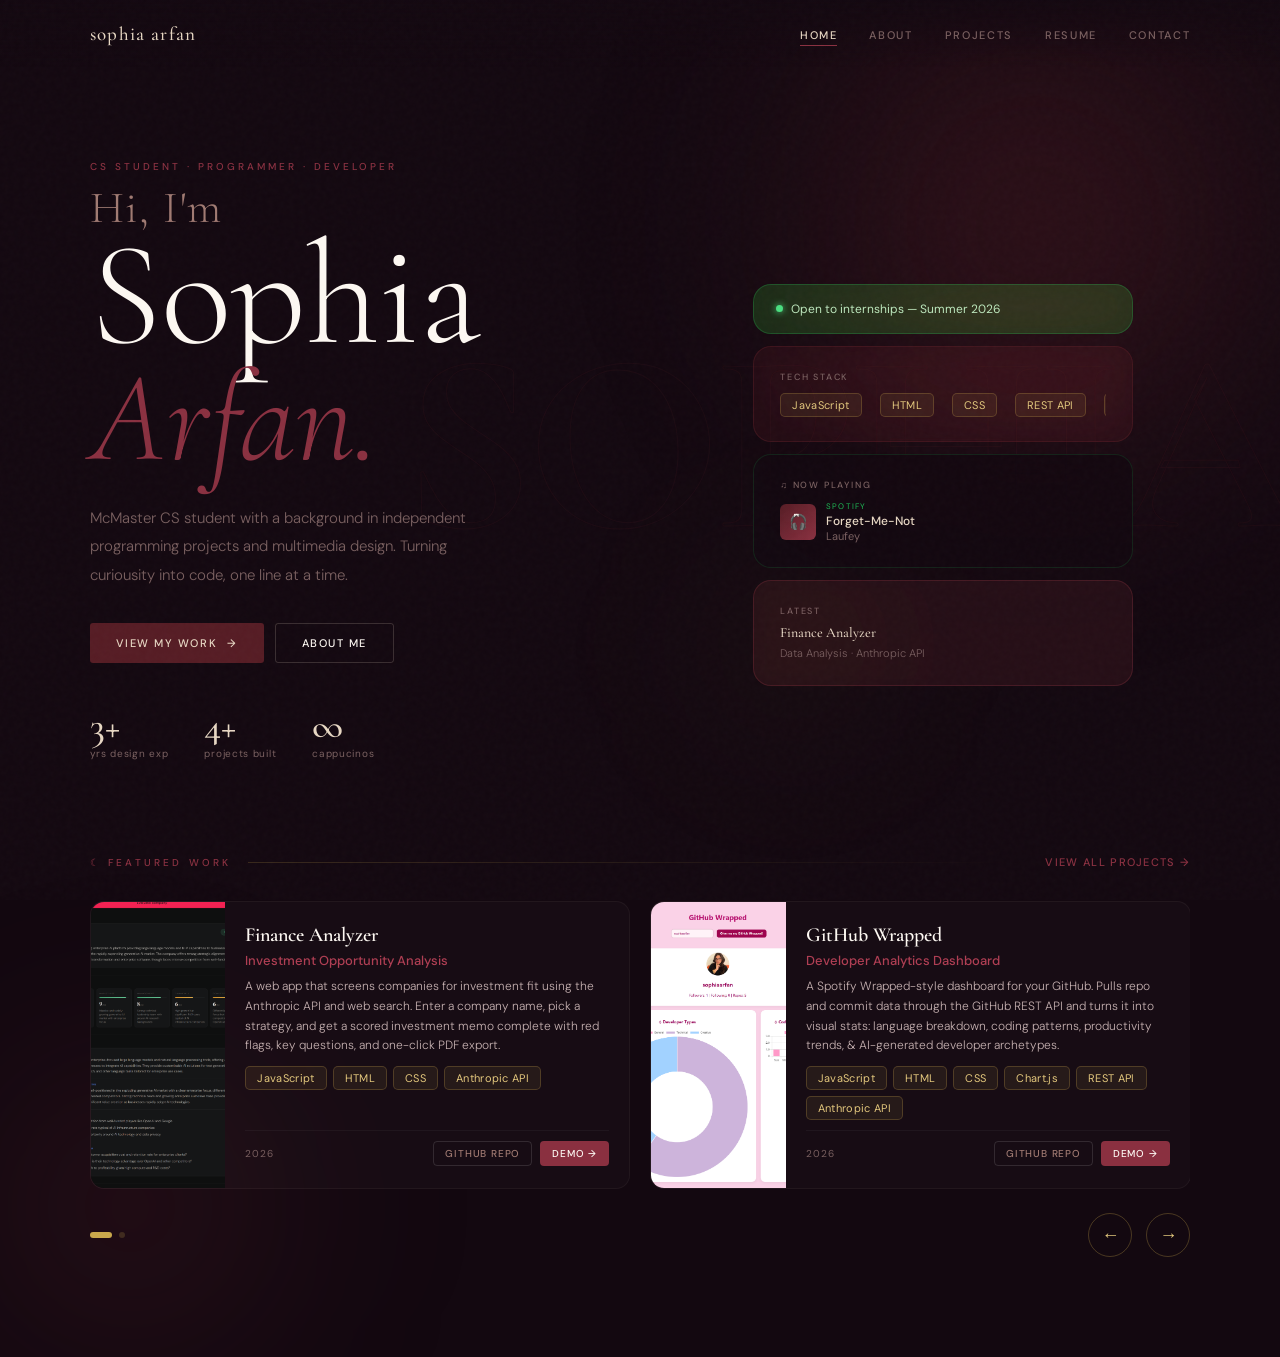
==== commit 7c9be567: "update index.html" ====
--- a/index.html
+++ b/index.html
@@ -46,7 +46,7 @@
         <p class="hero-desc">McMaster CS student with a background in independent programming projects and multimedia
           design. Turning curiousity into code, one line at a time.</p>
         <div class="hero-btns">
-          <a href="projects.html" class="btn btn-red">View Work <span class="arr">→</span></a>
+          <a href="projects.html" class="btn btn-red">View My Work <span class="arr">→</span></a>
           <a href="about.html" class="btn btn-ghost">About Me</a>
         </div>
         <div class="hero-stats">
